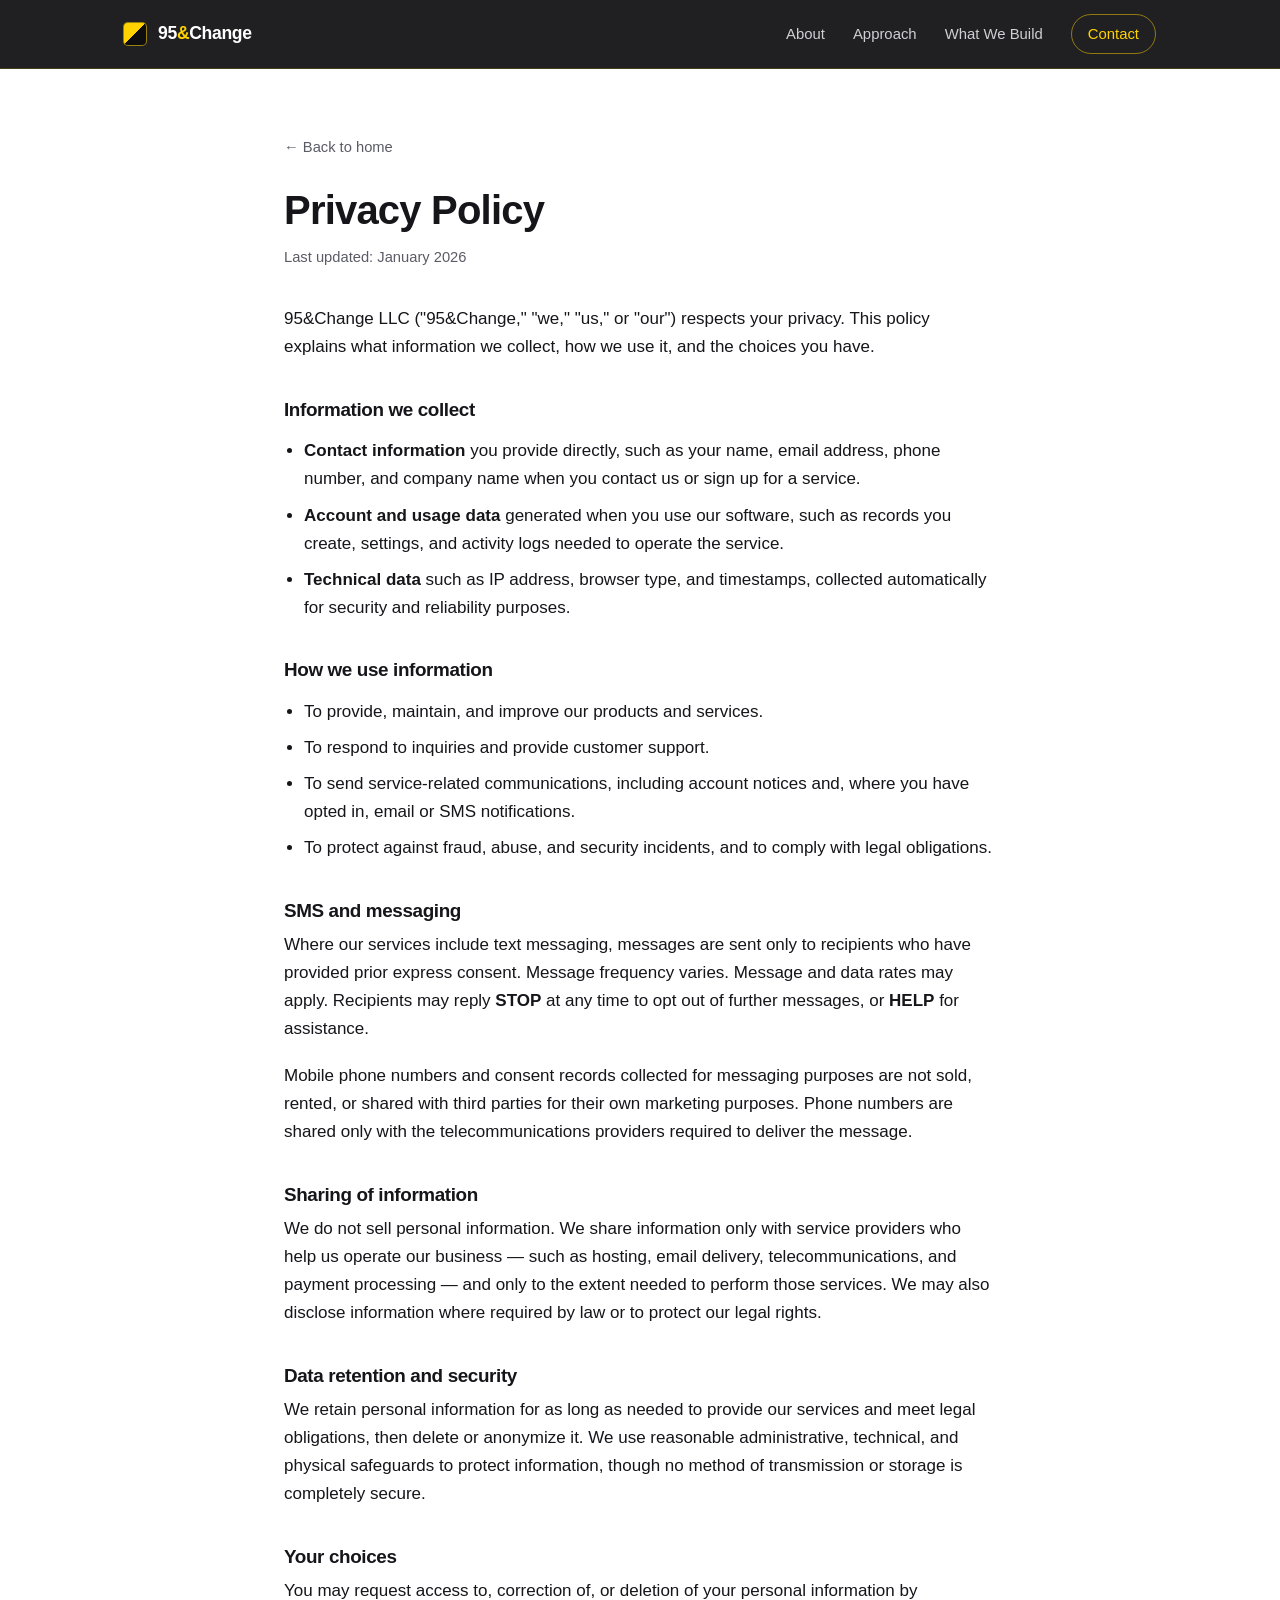
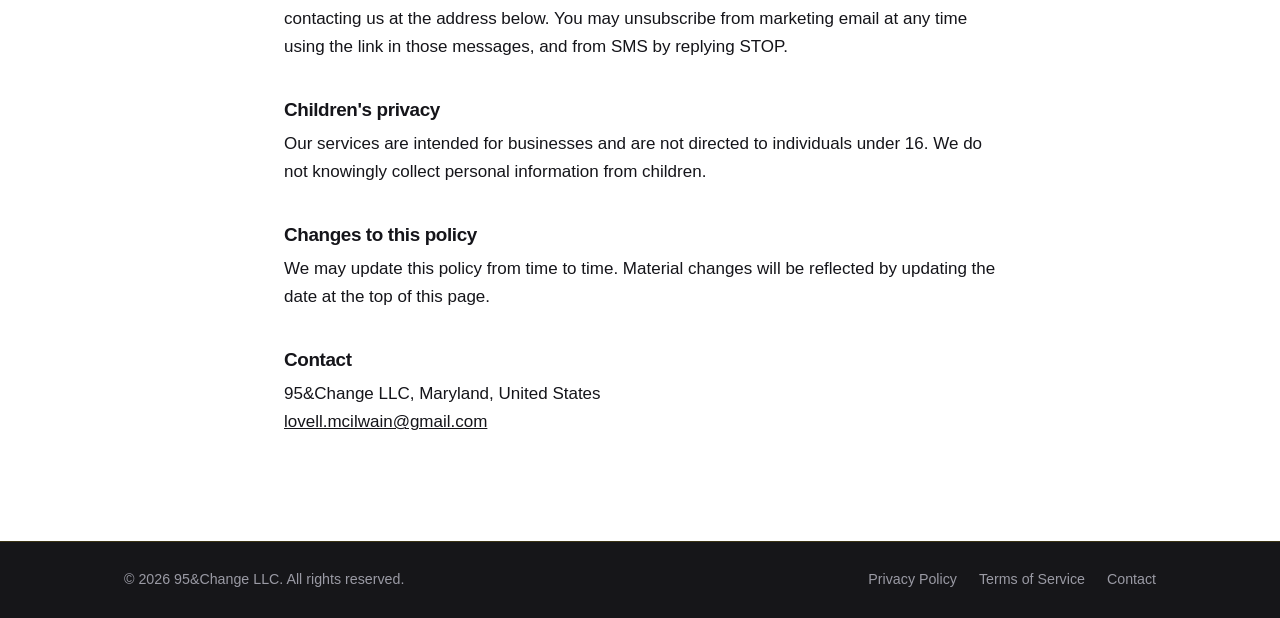
==== privacy.html @ 835c0cd1 "Add 95&Change LLC marketing site Static site with landing page, privacy policy, and terms of service" ====
<!DOCTYPE html>
<html lang="en">
<head>
<meta charset="utf-8">
<meta name="viewport" content="width=device-width, initial-scale=1">
<title>Privacy Policy — 95&amp;Change LLC</title>
<meta name="description" content="Privacy Policy for 95&amp;Change LLC, including how we handle personal information and messaging data.">
<meta name="theme-color" content="#0E0E10">
<link rel="icon" href="assets/favicon.svg" type="image/svg+xml">
<link rel="stylesheet" href="assets/styles.css">
</head>
<body>
<a class="skip-link" href="#main">Skip to content</a>

<header class="site-header">
  <div class="container header-inner">
    <a class="brand" href="index.html">
      <span class="brand-mark" aria-hidden="true"></span>
      <span class="brand-text">95<span class="amp">&amp;</span>Change</span>
    </a>
    <nav class="site-nav" aria-label="Primary">
      <a href="index.html#about">About</a>
      <a href="index.html#approach">Approach</a>
      <a href="index.html#products">What We Build</a>
      <a class="nav-cta" href="index.html#contact">Contact</a>
    </nav>
  </div>
</header>

<main id="main" class="legal">
  <div class="container">
    <a class="back-link" href="index.html">&larr; Back to home</a>
    <h1>Privacy Policy</h1>
    <p class="updated">Last updated: January 2026</p>

    <p>
      95&amp;Change LLC ("95&amp;Change," "we," "us," or "our") respects your privacy. This policy
      explains what information we collect, how we use it, and the choices you have.
    </p>

    <h2>Information we collect</h2>
    <ul>
      <li><strong>Contact information</strong> you provide directly, such as your name, email address, phone number, and company name when you contact us or sign up for a service.</li>
      <li><strong>Account and usage data</strong> generated when you use our software, such as records you create, settings, and activity logs needed to operate the service.</li>
      <li><strong>Technical data</strong> such as IP address, browser type, and timestamps, collected automatically for security and reliability purposes.</li>
    </ul>

    <h2>How we use information</h2>
    <ul>
      <li>To provide, maintain, and improve our products and services.</li>
      <li>To respond to inquiries and provide customer support.</li>
      <li>To send service-related communications, including account notices and, where you have opted in, email or SMS notifications.</li>
      <li>To protect against fraud, abuse, and security incidents, and to comply with legal obligations.</li>
    </ul>

    <h2>SMS and messaging</h2>
    <p>
      Where our services include text messaging, messages are sent only to recipients who have
      provided prior express consent. Message frequency varies. Message and data rates may apply.
      Recipients may reply <strong>STOP</strong> at any time to opt out of further messages, or
      <strong>HELP</strong> for assistance.
    </p>
    <p>
      Mobile phone numbers and consent records collected for messaging purposes are not sold,
      rented, or shared with third parties for their own marketing purposes. Phone numbers are
      shared only with the telecommunications providers required to deliver the message.
    </p>

    <h2>Sharing of information</h2>
    <p>
      We do not sell personal information. We share information only with service providers who
      help us operate our business — such as hosting, email delivery, telecommunications, and
      payment processing — and only to the extent needed to perform those services. We may also
      disclose information where required by law or to protect our legal rights.
    </p>

    <h2>Data retention and security</h2>
    <p>
      We retain personal information for as long as needed to provide our services and meet legal
      obligations, then delete or anonymize it. We use reasonable administrative, technical, and
      physical safeguards to protect information, though no method of transmission or storage is
      completely secure.
    </p>

    <h2>Your choices</h2>
    <p>
      You may request access to, correction of, or deletion of your personal information by
      contacting us at the address below. You may unsubscribe from marketing email at any time
      using the link in those messages, and from SMS by replying STOP.
    </p>

    <h2>Children's privacy</h2>
    <p>
      Our services are intended for businesses and are not directed to individuals under 16. We do
      not knowingly collect personal information from children.
    </p>

    <h2>Changes to this policy</h2>
    <p>
      We may update this policy from time to time. Material changes will be reflected by updating
      the date at the top of this page.
    </p>

    <h2>Contact</h2>
    <p>
      95&amp;Change LLC, Maryland, United States<br>
      <a href="mailto:lovell.mcilwain@gmail.com">lovell.mcilwain@gmail.com</a>
    </p>
  </div>
</main>

<footer class="site-footer">
  <div class="container footer-inner">
    <p class="copyright">&copy; <span id="year">2026</span> 95&amp;Change LLC. All rights reserved.</p>
    <nav class="footer-nav" aria-label="Footer">
      <a href="privacy.html">Privacy Policy</a>
      <a href="terms.html">Terms of Service</a>
      <a href="mailto:lovell.mcilwain@gmail.com">Contact</a>
    </nav>
  </div>
</footer>

<script>
  document.getElementById('year').textContent = new Date().getFullYear();
</script>
</body>
</html>
---- assets/styles.css ----
:root {
  --md-gold: #FFD200;
  --md-gold-deep: #E0B500;
  --md-black: #0E0E10;
  --md-black-soft: #161619;
  --md-red: #C8102E;
  --md-white: #FFFFFF;
  --ink: #15151A;
  --ink-muted: #5B5B66;
  --paper: #FFFFFF;
  --paper-alt: #F7F6F2;
  --line: #E3E1DA;
  --maxw: 1080px;
  --radius: 10px;
  --font: "Inter", -apple-system, BlinkMacSystemFont, "Segoe UI", Helvetica, Arial, sans-serif;
}

*, *::before, *::after { box-sizing: border-box; }

html { scroll-behavior: smooth; }

body {
  margin: 0;
  font-family: var(--font);
  font-size: 17px;
  line-height: 1.65;
  color: var(--ink);
  background: var(--paper);
  -webkit-font-smoothing: antialiased;
}

h1, h2, h3 {
  line-height: 1.15;
  letter-spacing: -0.02em;
  margin: 0 0 0.5em;
  font-weight: 650;
}

p { margin: 0 0 1.1em; }
a { color: inherit; }

.container {
  width: 100%;
  max-width: var(--maxw);
  margin: 0 auto;
  padding: 0 24px;
}

.skip-link {
  position: absolute;
  left: -9999px;
  background: var(--md-gold);
  color: var(--md-black);
  padding: 10px 16px;
  z-index: 100;
}
.skip-link:focus { left: 16px; top: 16px; }

/* Header */
.site-header {
  position: sticky;
  top: 0;
  z-index: 50;
  background: rgba(14, 14, 16, 0.92);
  backdrop-filter: saturate(160%) blur(10px);
  border-bottom: 1px solid rgba(255, 210, 0, 0.18);
}

.header-inner {
  display: flex;
  align-items: center;
  justify-content: space-between;
  height: 68px;
}

.brand {
  display: inline-flex;
  align-items: center;
  gap: 12px;
  text-decoration: none;
  color: var(--md-white);
  font-weight: 700;
  letter-spacing: -0.02em;
  font-size: 1.1rem;
}

.brand-mark {
  width: 22px;
  height: 22px;
  border-radius: 4px;
  background:
    linear-gradient(135deg, var(--md-gold) 0 50%, var(--md-black) 50% 100%),
    var(--md-gold);
  box-shadow: 0 0 0 1px rgba(255, 210, 0, 0.55);
  flex: none;
}

.brand .amp { color: var(--md-gold); }

.site-nav {
  display: flex;
  align-items: center;
  gap: 28px;
  font-size: 0.93rem;
}

.site-nav a {
  color: #CFCFD6;
  text-decoration: none;
  transition: color 0.15s ease;
}
.site-nav a:hover { color: var(--md-gold); }

.nav-cta {
  border: 1px solid rgba(255, 210, 0, 0.5);
  color: var(--md-gold) !important;
  padding: 7px 16px;
  border-radius: 999px;
}
.nav-cta:hover {
  background: var(--md-gold);
  color: var(--md-black) !important;
}

/* Hero */
.hero {
  position: relative;
  background: var(--md-black);
  color: var(--md-white);
  padding: 104px 0 96px;
  overflow: hidden;
}

.hero::before {
  content: "";
  position: absolute;
  inset: 0;
  background:
    radial-gradient(900px 420px at 78% -10%, rgba(255, 210, 0, 0.14), transparent 70%),
    radial-gradient(700px 360px at 8% 110%, rgba(200, 16, 46, 0.12), transparent 70%);
  pointer-events: none;
}

.hero-inner { position: relative; max-width: 760px; }

.eyebrow {
  text-transform: uppercase;
  letter-spacing: 0.16em;
  font-size: 0.74rem;
  font-weight: 600;
  color: var(--md-gold);
  margin-bottom: 20px;
}

.hero h1 {
  font-size: clamp(2.4rem, 6vw, 4rem);
  margin-bottom: 22px;
}

.hero .accent { color: var(--md-gold); }

.lede {
  font-size: 1.12rem;
  color: #C9C9D2;
  max-width: 58ch;
}

.hero-actions {
  display: flex;
  flex-wrap: wrap;
  gap: 14px;
  margin-top: 34px;
}

.hero-rule {
  position: absolute;
  bottom: 0;
  left: 0;
  right: 0;
  height: 5px;
  background: linear-gradient(
    90deg,
    var(--md-gold) 0 25%,
    var(--md-black) 25% 50%,
    var(--md-red) 50% 75%,
    var(--md-white) 75% 100%
  );
}

/* Buttons */
.btn {
  display: inline-block;
  text-decoration: none;
  font-weight: 600;
  font-size: 0.97rem;
  padding: 13px 26px;
  border-radius: 999px;
  border: 1px solid transparent;
  transition: transform 0.12s ease, background 0.15s ease, color 0.15s ease;
}
.btn:hover { transform: translateY(-1px); }

.btn-primary {
  background: var(--md-gold);
  color: var(--md-black);
}
.btn-primary:hover { background: var(--md-gold-deep); }

.btn-ghost {
  border-color: rgba(255, 255, 255, 0.28);
  color: var(--md-white);
}
.btn-ghost:hover { border-color: var(--md-gold); color: var(--md-gold); }

.btn-lg { padding: 16px 34px; font-size: 1.02rem; }

/* Sections */
.section { padding: 86px 0; }
.section-alt { background: var(--paper-alt); border-block: 1px solid var(--line); }

.section-title {
  font-size: clamp(1.6rem, 3vw, 2.1rem);
  position: relative;
  padding-top: 18px;
}

.section-title::before {
  content: "";
  position: absolute;
  top: 0;
  left: 0;
  width: 54px;
  height: 4px;
  border-radius: 2px;
  background: linear-gradient(90deg, var(--md-gold) 0 60%, var(--md-red) 60% 100%);
}

.section-title.center {
  text-align: center;
  padding-top: 20px;
  margin-bottom: 48px;
}
.section-title.center::before { left: 50%; transform: translateX(-50%); }

.grid-2 {
  display: grid;
  grid-template-columns: 300px 1fr;
  gap: 48px;
  align-items: start;
}

.prose { max-width: 62ch; }
.prose p:last-child { margin-bottom: 0; }

.muted { color: var(--ink-muted); }
.small { font-size: 0.92rem; }

.feature-list {
  list-style: none;
  margin: 0 0 1.4em;
  padding: 0;
}

.feature-list li {
  position: relative;
  padding-left: 26px;
  margin-bottom: 12px;
}

.feature-list li::before {
  content: "";
  position: absolute;
  left: 0;
  top: 0.62em;
  width: 9px;
  height: 9px;
  border-radius: 2px;
  background: var(--md-gold);
  box-shadow: 0 0 0 1px rgba(14, 14, 16, 0.25);
}

/* Cards */
.cards {
  display: grid;
  grid-template-columns: repeat(auto-fit, minmax(260px, 1fr));
  gap: 22px;
}

.card {
  background: var(--paper);
  border: 1px solid var(--line);
  border-radius: var(--radius);
  padding: 30px 26px 26px;
  position: relative;
  overflow: hidden;
}

.card::before {
  content: "";
  position: absolute;
  top: 0;
  left: 0;
  width: 100%;
  height: 3px;
  background: var(--md-gold);
}

.card-num {
  display: block;
  font-size: 0.78rem;
  font-weight: 700;
  letter-spacing: 0.14em;
  color: var(--md-red);
  margin-bottom: 10px;
}

.card h3 { font-size: 1.12rem; margin-bottom: 0.45em; }
.card p { margin: 0; color: var(--ink-muted); font-size: 0.96rem; }

/* Contact */
.contact {
  background: var(--md-black);
  color: var(--md-white);
  text-align: center;
}

.contact-inner { max-width: 620px; margin: 0 auto; }

.contact h2 {
  font-size: clamp(1.8rem, 4vw, 2.5rem);
  margin-bottom: 0.4em;
}

.contact .lede { margin: 0 auto 32px; }
.contact .muted { color: #8A8A96; margin-top: 26px; margin-bottom: 0; }

/* Footer */
.site-footer {
  background: var(--md-black-soft);
  color: #9A9AA4;
  padding: 26px 0;
  font-size: 0.89rem;
  border-top: 1px solid rgba(255, 210, 0, 0.16);
}

.footer-inner {
  display: flex;
  flex-wrap: wrap;
  gap: 14px;
  align-items: center;
  justify-content: space-between;
}

.copyright { margin: 0; }

.footer-nav {
  display: flex;
  gap: 22px;
  flex-wrap: wrap;
}

.footer-nav a {
  color: #9A9AA4;
  text-decoration: none;
}
.footer-nav a:hover { color: var(--md-gold); }

/* Legal pages */
.legal { padding: 64px 0 86px; }
.legal .container { max-width: 760px; }
.legal h1 { font-size: clamp(1.9rem, 4vw, 2.5rem); margin-bottom: 0.3em; }
.legal h2 { font-size: 1.18rem; margin-top: 2em; }
.legal .updated { color: var(--ink-muted); font-size: 0.92rem; margin-bottom: 2.4em; }
.legal ul { padding-left: 20px; }
.legal li { margin-bottom: 8px; }

.back-link {
  display: inline-block;
  margin-bottom: 28px;
  font-size: 0.92rem;
  color: var(--ink-muted);
  text-decoration: none;
}
.back-link:hover { color: var(--ink); }

@media (max-width: 760px) {
  .grid-2 { grid-template-columns: 1fr; gap: 20px; }
  .site-nav { gap: 18px; font-size: 0.86rem; }
  .site-nav a:not(.nav-cta) { display: none; }
  .hero { padding: 76px 0 70px; }
  .section { padding: 64px 0; }
}
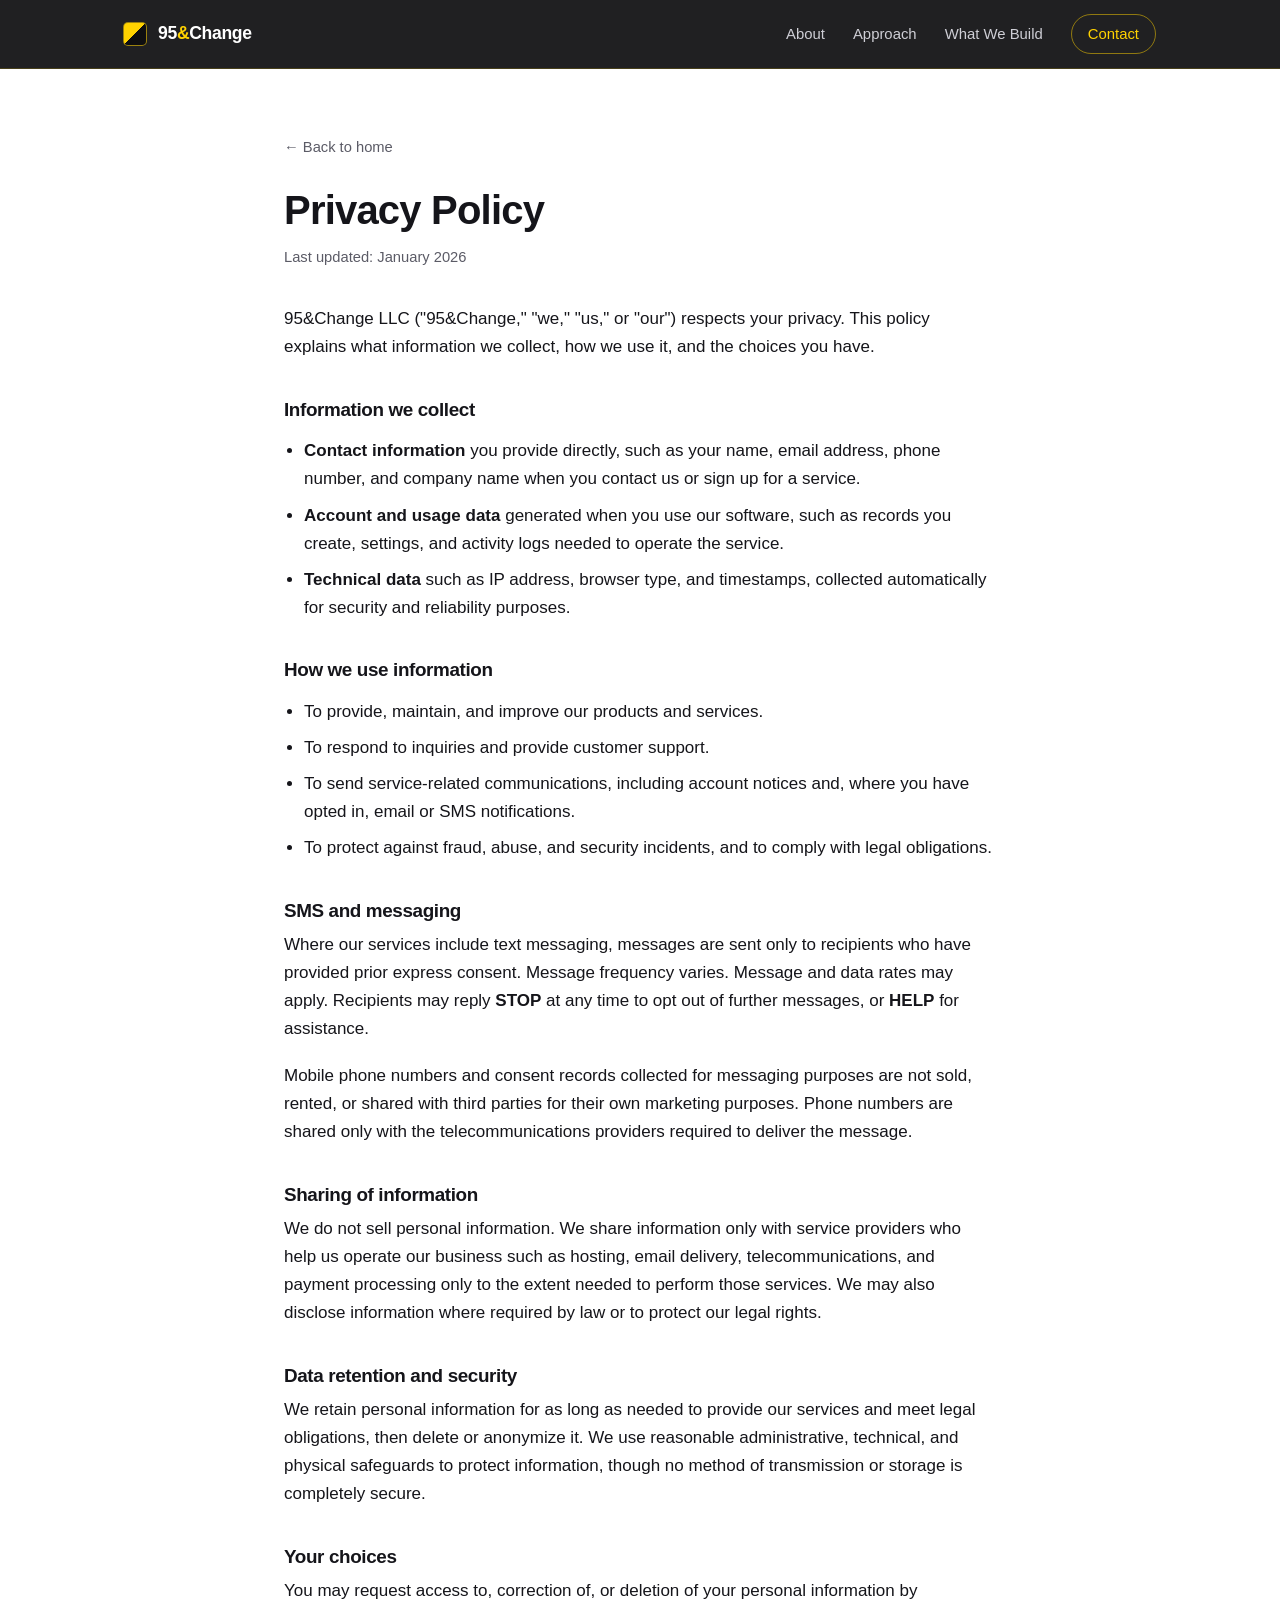
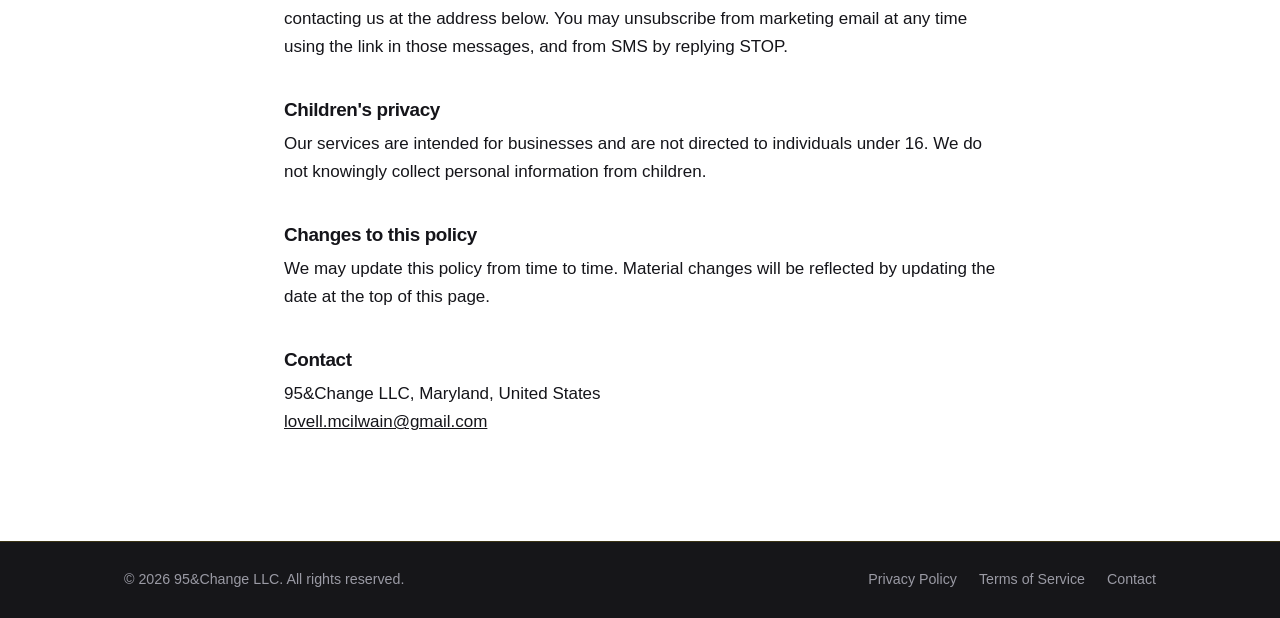
==== commit a5b95c92: "Fix title format and improve sharing information text Updated the title format and revised sharing i" ====
--- a/privacy.html
+++ b/privacy.html
@@ -3,7 +3,7 @@
 <head>
 <meta charset="utf-8">
 <meta name="viewport" content="width=device-width, initial-scale=1">
-<title>Privacy Policy — 95&amp;Change LLC</title>
+<title>Privacy Policy - 95&amp;Change LLC</title>
 <meta name="description" content="Privacy Policy for 95&amp;Change LLC, including how we handle personal information and messaging data.">
 <meta name="theme-color" content="#0E0E10">
 <link rel="icon" href="assets/favicon.svg" type="image/svg+xml">
@@ -69,8 +69,8 @@
     <h2>Sharing of information</h2>
     <p>
       We do not sell personal information. We share information only with service providers who
-      help us operate our business — such as hosting, email delivery, telecommunications, and
-      payment processing — and only to the extent needed to perform those services. We may also
+      help us operate our business such as hosting, email delivery, telecommunications, and
+      payment processing only to the extent needed to perform those services. We may also
       disclose information where required by law or to protect our legal rights.
     </p>
 
